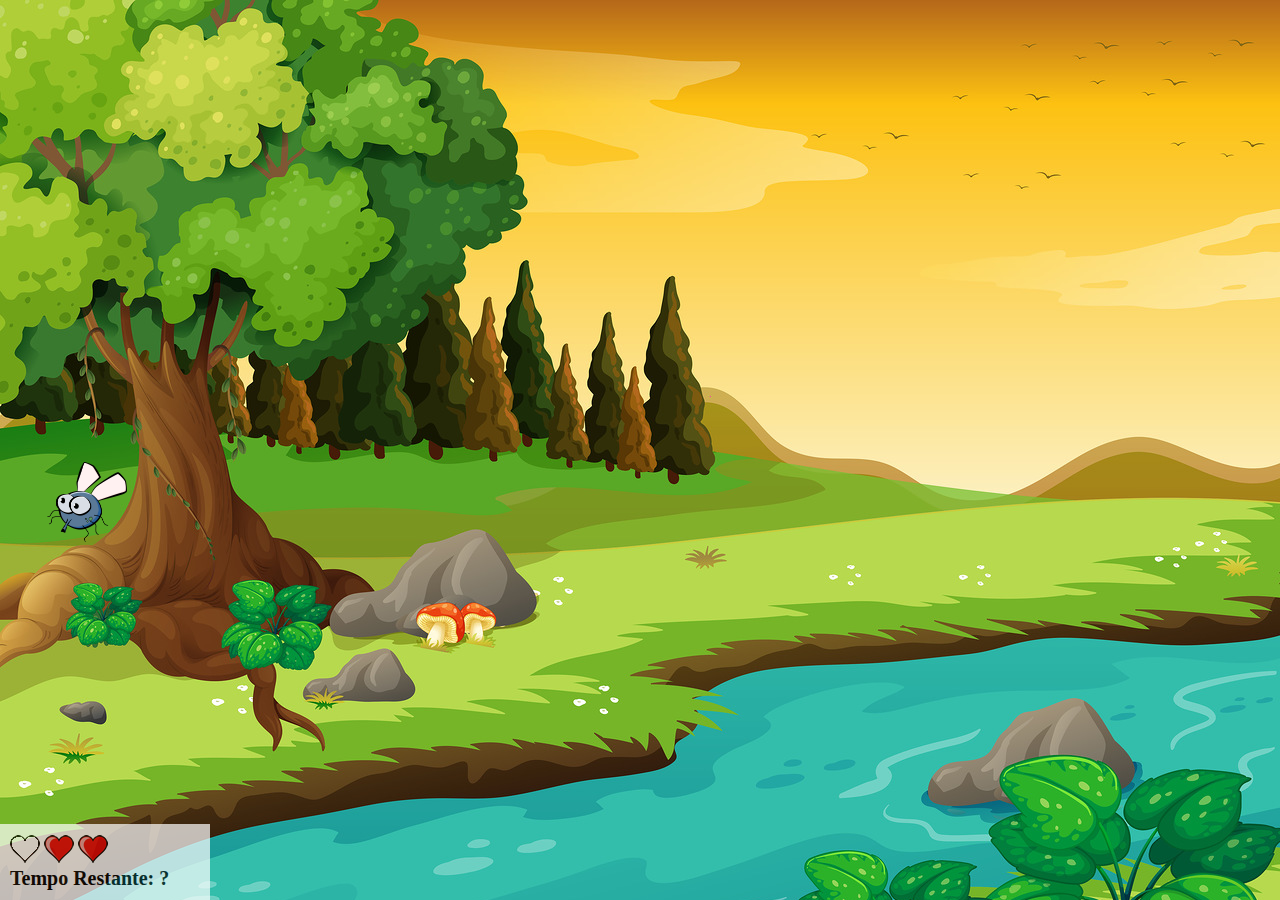
==== index.html @ d1e729f3 "Initial commit" ====
<!DOCTYPE html>
<html lang="en">
<head>
    <meta charset="UTF-8">
    <meta name="viewport" content="width=device-width, initial-scale=1.0">
    <title>Jogo - Mata Mosquito</title>
    <!-- CSS-->
    <link rel="stylesheet" href="css/style.css">
    <!--Icon-->
    <link rel="icon" href="img/icon/icon.png">
 
</head>
<body onresize="AjustaTamanhoJogo()">
   <div class="painel">
        <div class="vidas">
            <img src="img/imagens/coracao_vazio.png" alt="Coração Vazio">
            <img src="img/imagens/coracao_cheio.png" alt="Coração Cheio">
            <img src="img/imagens/coracao_cheio.png" alt="Coração Cheio">
        </div>
        <div class="cronometro">Tempo Restante: ?</div>
   </div>
    <!-- scripts-->
  <script>
      setInterval(function(){posicaoRandomica()},1000 )
  </script>
    <script src="js/scripts.js"></script>
</body>
</html>
---- css/style.css ----
body{
    background-image: url(../img/imagens/bg.jpg);
    background-repeat: no-repeat;
    background-size: cover;
}
.mosquito1{
    width: 5em;
    height: 5em;
}

.mosquito2{
    width: 7em;
    height: 7em;
}

.mosquito3{
    width: 10em;
    height: 10em;
}
.ladoA{
    transform: scaleX(1);
}
.ladoB{
    transform: scaleX(-1);
}

.painel{
    position: absolute;
    width: 190px;
    padding: 10px;
    bottom: 0px;
    border-top: solid 1px white;
    background-color: white;
    opacity: 0.7;
    left: 0px;
}
.vidas{
    float:left;

}
.cronometro{
    float: left;
    font-size: 20px;
    font-weight: bold ;
}
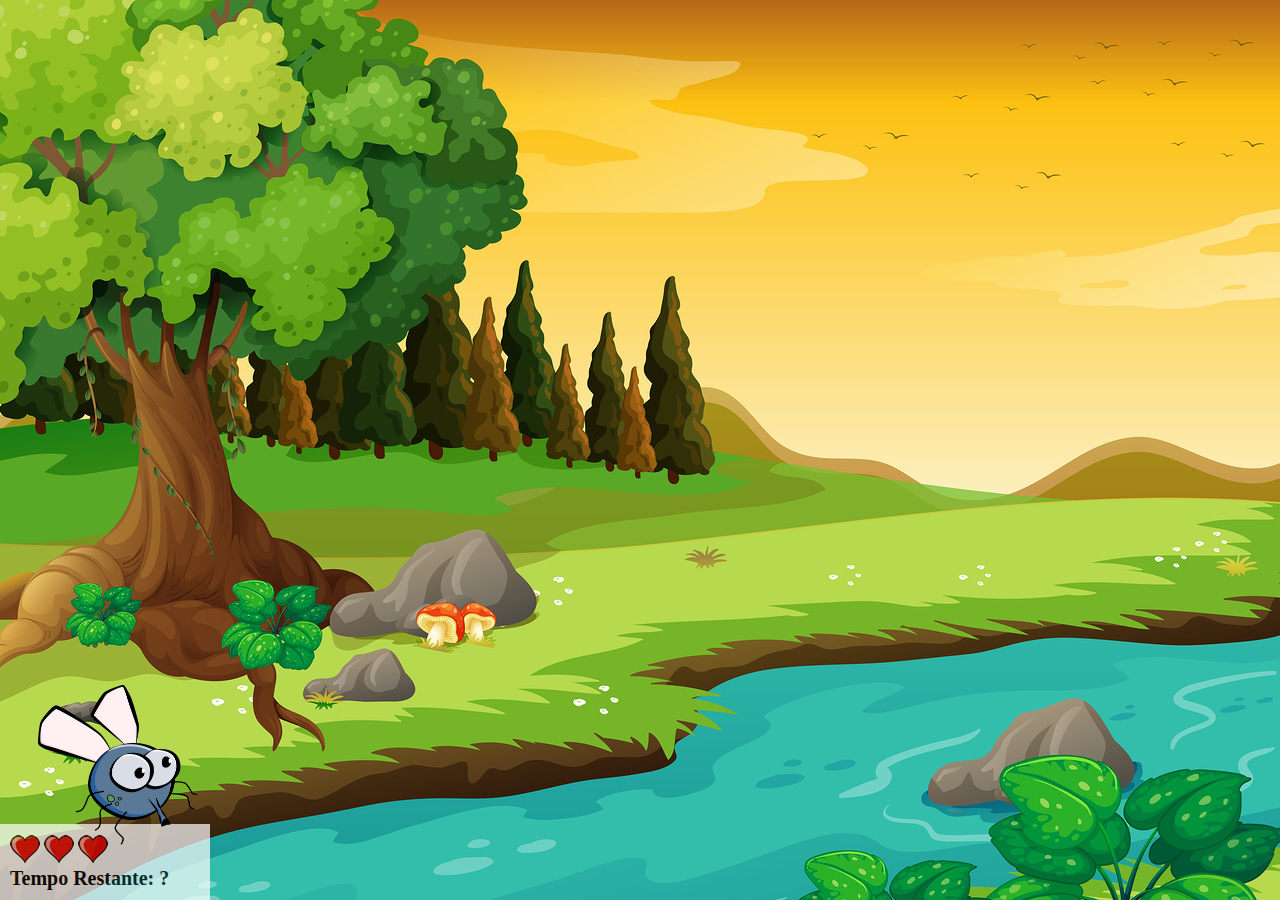
==== commit 89f0834d: "Inserção da opção de vidas" ====
--- a/index.html
+++ b/index.html
@@ -13,9 +13,9 @@
 <body onresize="AjustaTamanhoJogo()">
    <div class="painel">
         <div class="vidas">
-            <img src="img/imagens/coracao_vazio.png" alt="Coração Vazio">
-            <img src="img/imagens/coracao_cheio.png" alt="Coração Cheio">
-            <img src="img/imagens/coracao_cheio.png" alt="Coração Cheio">
+            <img  id="v1" src="img/imagens/coracao_cheio.png" alt="Coração Cheio">
+            <img  id="v2" src="img/imagens/coracao_cheio.png" alt="Coração Cheio">
+            <img  id="v3" src="img/imagens/coracao_cheio.png" alt="Coração Cheio">
         </div>
         <div class="cronometro">Tempo Restante: ?</div>
    </div>
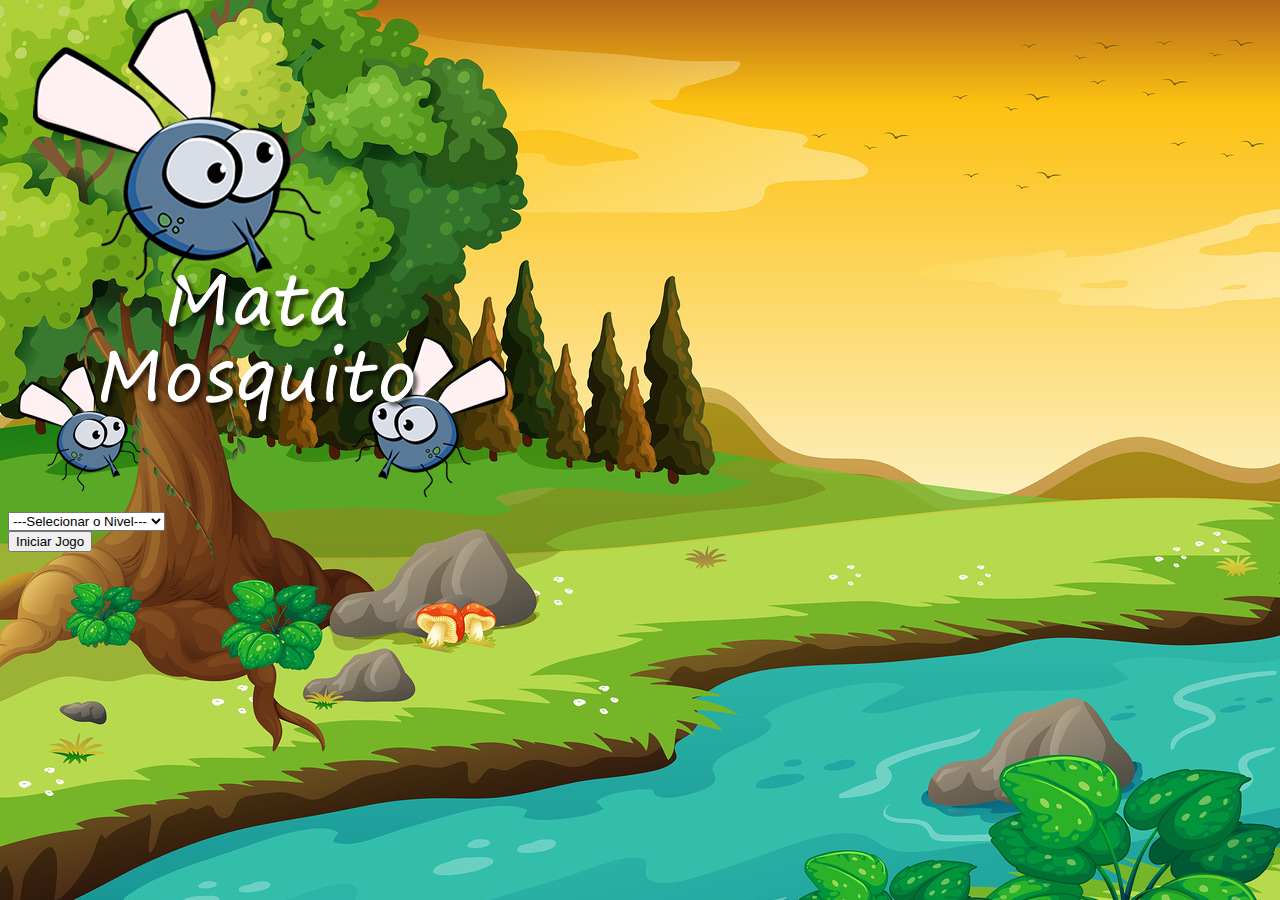
==== commit 1de271c1: "Finalizando o Jogo" ====
--- a/index.html
+++ b/index.html
@@ -1,28 +1,62 @@
 <!DOCTYPE html>
-<html lang="en">
+<html lang="pt-br">
 <head>
     <meta charset="UTF-8">
     <meta name="viewport" content="width=device-width, initial-scale=1.0">
     <title>Jogo - Mata Mosquito</title>
-    <!-- CSS-->
-    <link rel="stylesheet" href="css/style.css">
     <!--Icon-->
     <link rel="icon" href="img/icon/icon.png">
- 
+    <!--Bootstrap CSS-->
+    <link rel="stylesheet" href="https://stackpath.bootstrapcdn.com/bootstrap/4.5.0/css/bootstrap.min.css" integrity="sha384-9aIt2nRpC12Uk9gS9baDl411NQApFmC26EwAOH8WgZl5MYYxFfc+NcPb1dKGj7Sk" crossorigin="anonymous">
+
+    <!--CSS-->
+    <link rel="stylesheet" href="css/style.css">
+
+    <script>
+        function iniciarJogo(){
+            
+            var nivel = document.getElementById('nivel').value
+
+            if(nivel === ''){
+                alert("selecione um nivel para iniciar o jogo")
+                return false
+            }
+           window.location.href="game.html?"+nivel
+        }
+    </script>
 </head>
-<body onresize="AjustaTamanhoJogo()">
-   <div class="painel">
-        <div class="vidas">
-            <img  id="v1" src="img/imagens/coracao_cheio.png" alt="Coração Cheio">
-            <img  id="v2" src="img/imagens/coracao_cheio.png" alt="Coração Cheio">
-            <img  id="v3" src="img/imagens/coracao_cheio.png" alt="Coração Cheio">
+<body>
+    <div class="container">
+        <div class="row">
+            <div class="col">
+                <div class="d-flex justify-content-center">
+                    <img src="img/imagens/game.png">
+                </div>
+            </div>
         </div>
-        <div class="cronometro">Tempo Restante: ?</div>
-   </div>
-    <!-- scripts-->
-  <script>
-      setInterval(function(){posicaoRandomica()},1000 )
-  </script>
-    <script src="js/scripts.js"></script>
+        <!-- selecao do nivel-->
+        <div class="row">
+            <div class="col">
+                <div class="d-flex justify-content-center">
+                    <div class="mb-2">
+                        <select  class="form-control" id="nivel">
+                            <option value="">---Selecionar o Nivel---</option>
+                            <option value="normal"> Normal</option>
+                            <option value="dificil">Dificil</option>
+                            <option value="chucknorris">Chuck Norris</option>
+                        </select>
+                    </div>
+                </div>
+            </div>
+        </div>
+        <!--criacao do butão-->
+        <div class="row">
+            <div class="col">
+                <div class="d-flex justify-content-center">
+                    <button type="button" class="btn btn-danger btn-lg" onclick="iniciarJogo()">Iniciar Jogo</button>
+                </div>
+            </div>
+        </div>
+    </div>
 </body>
 </html>--- a/css/style.css
+++ b/css/style.css
@@ -1,8 +1,12 @@
+html{
+    cursor: url(../img/imagens/mata_mosca.png) 30 30, auto;
+}
 body{
     background-image: url(../img/imagens/bg.jpg);
     background-repeat: no-repeat;
     background-size: cover;
 }
+
 .mosquito1{
     width: 5em;
     height: 5em;
